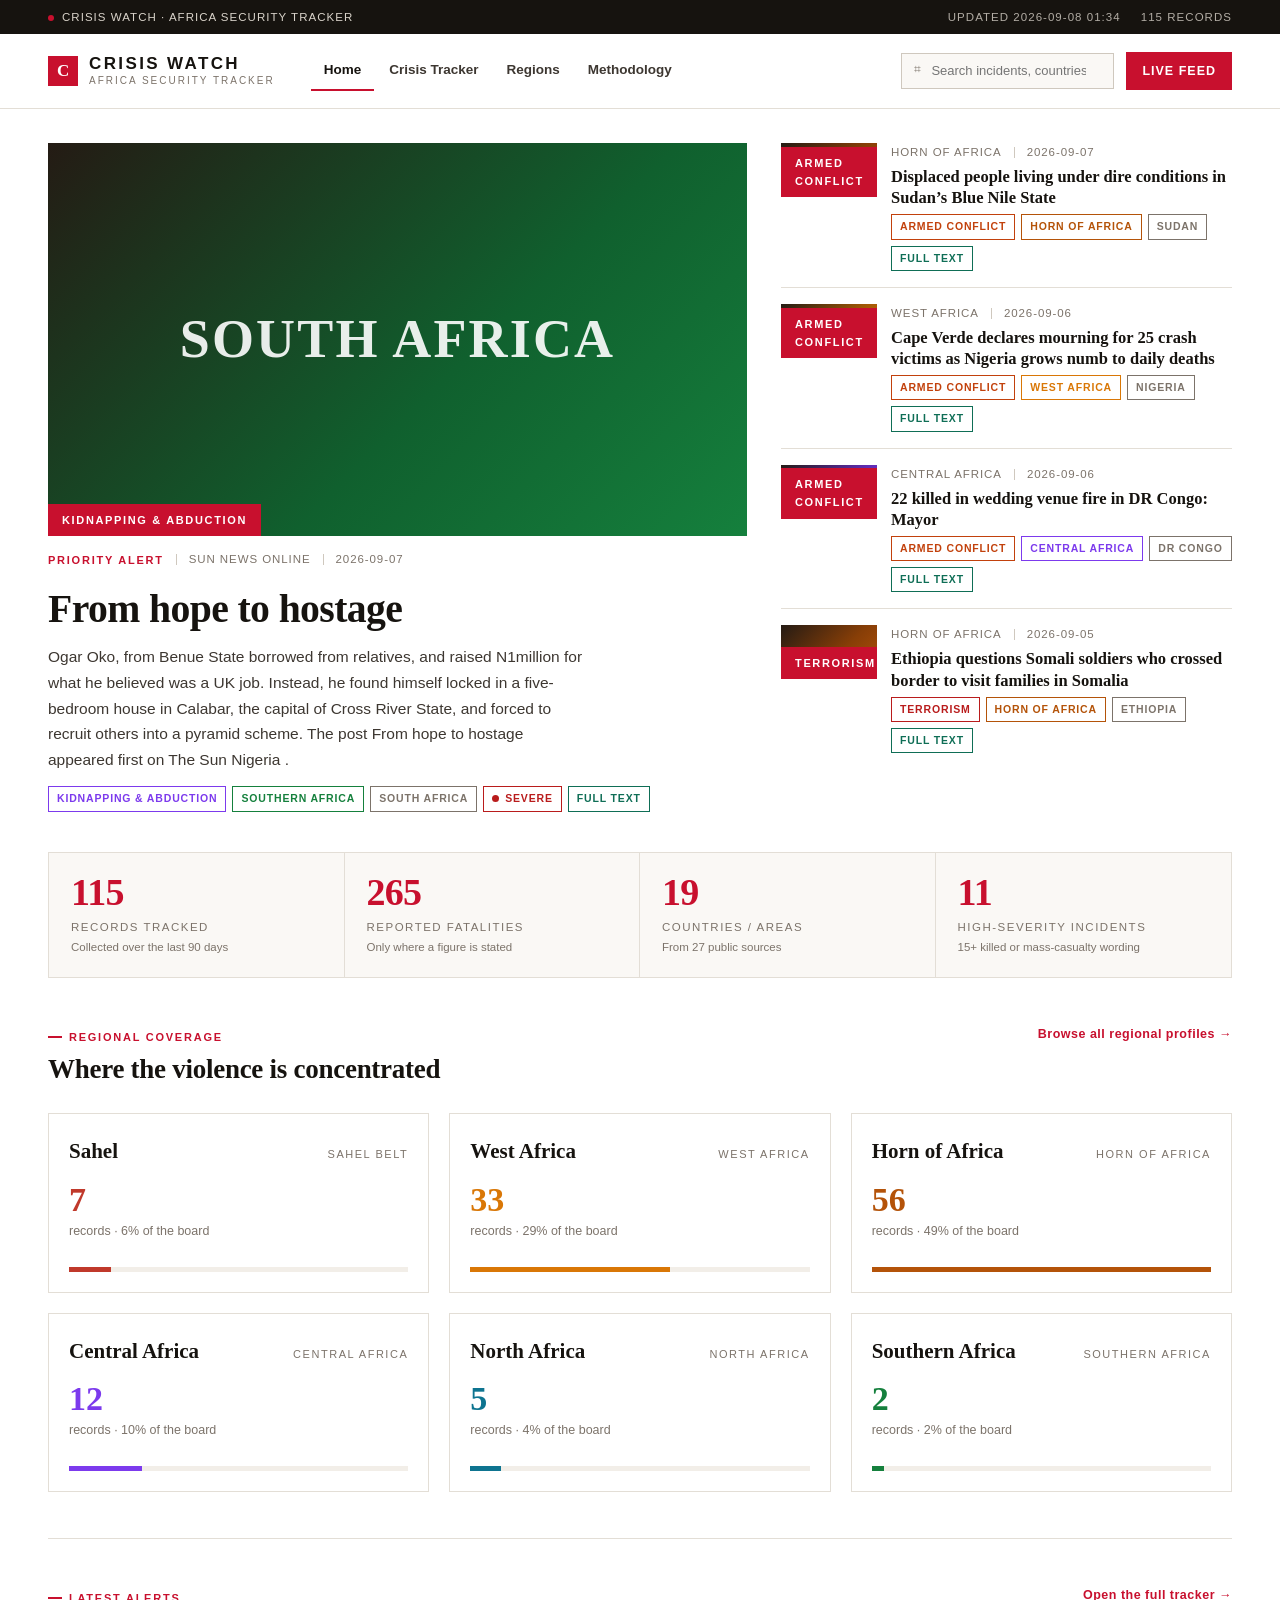
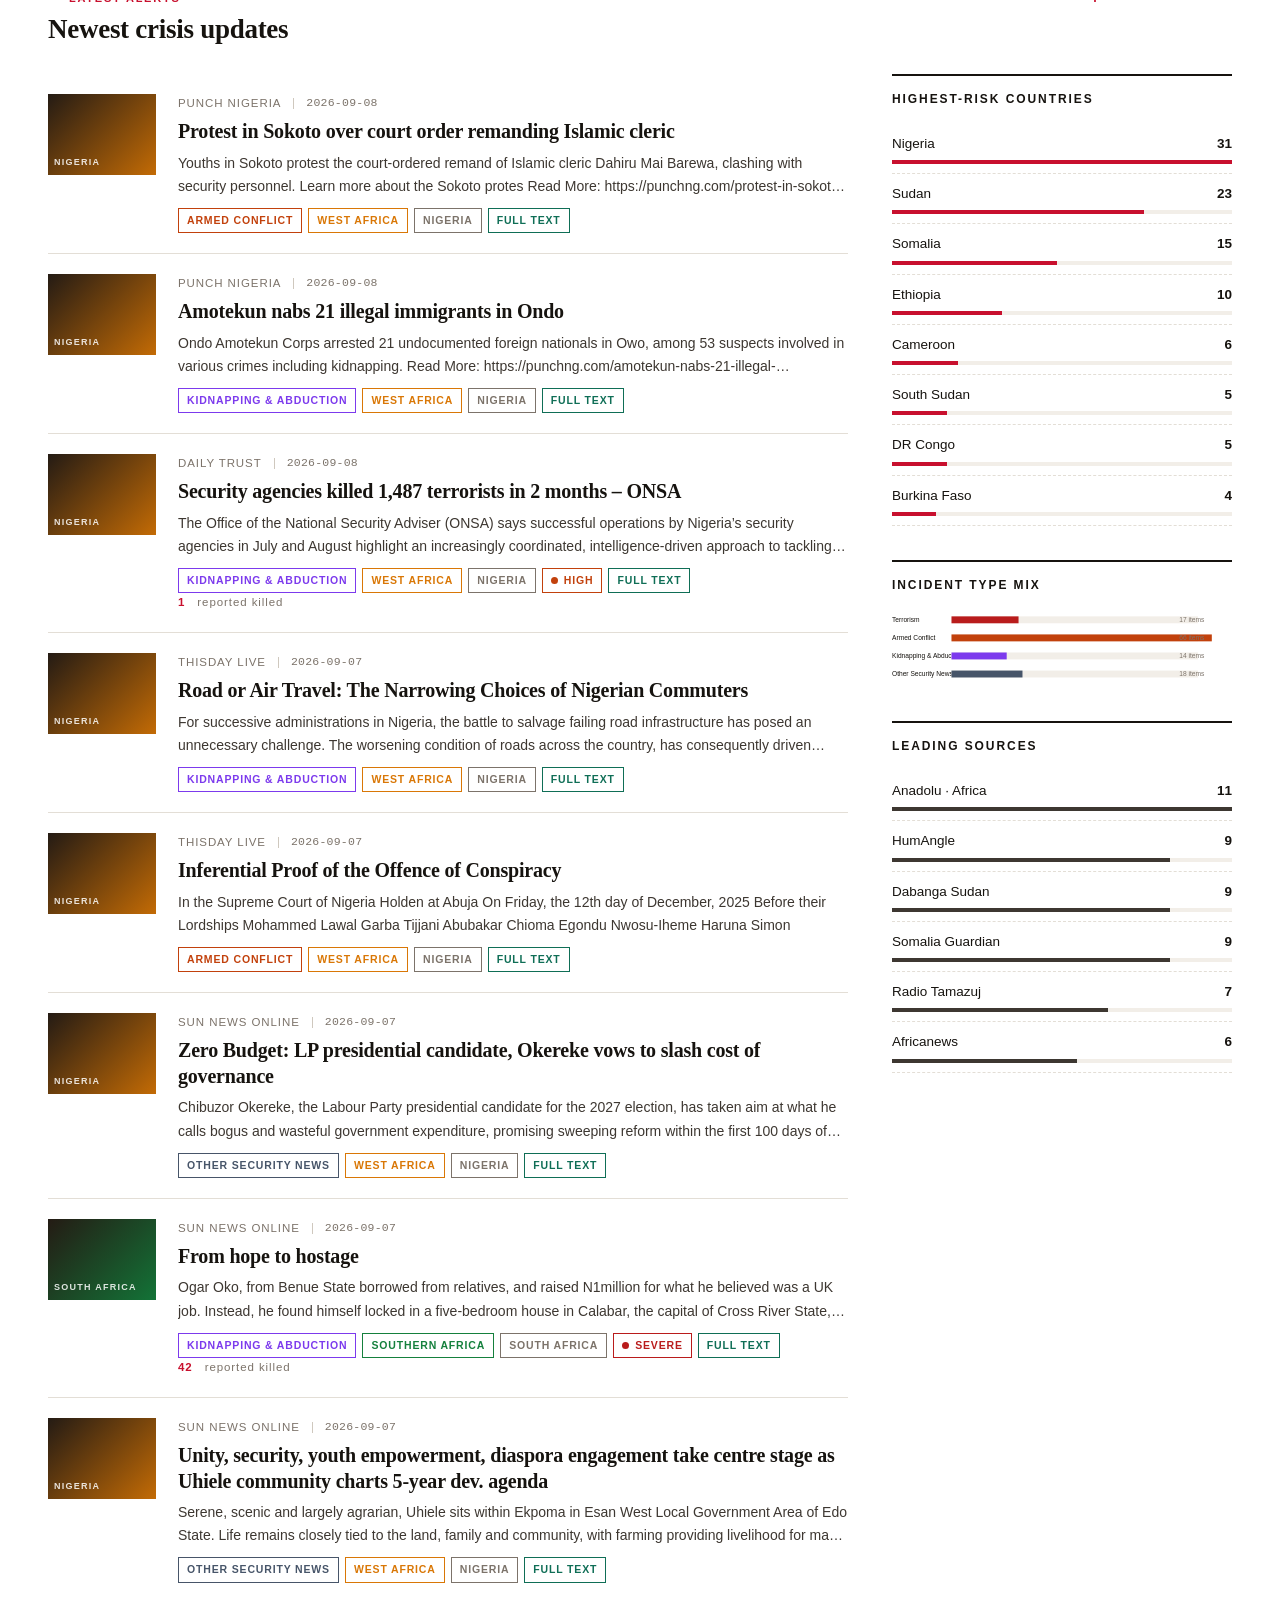
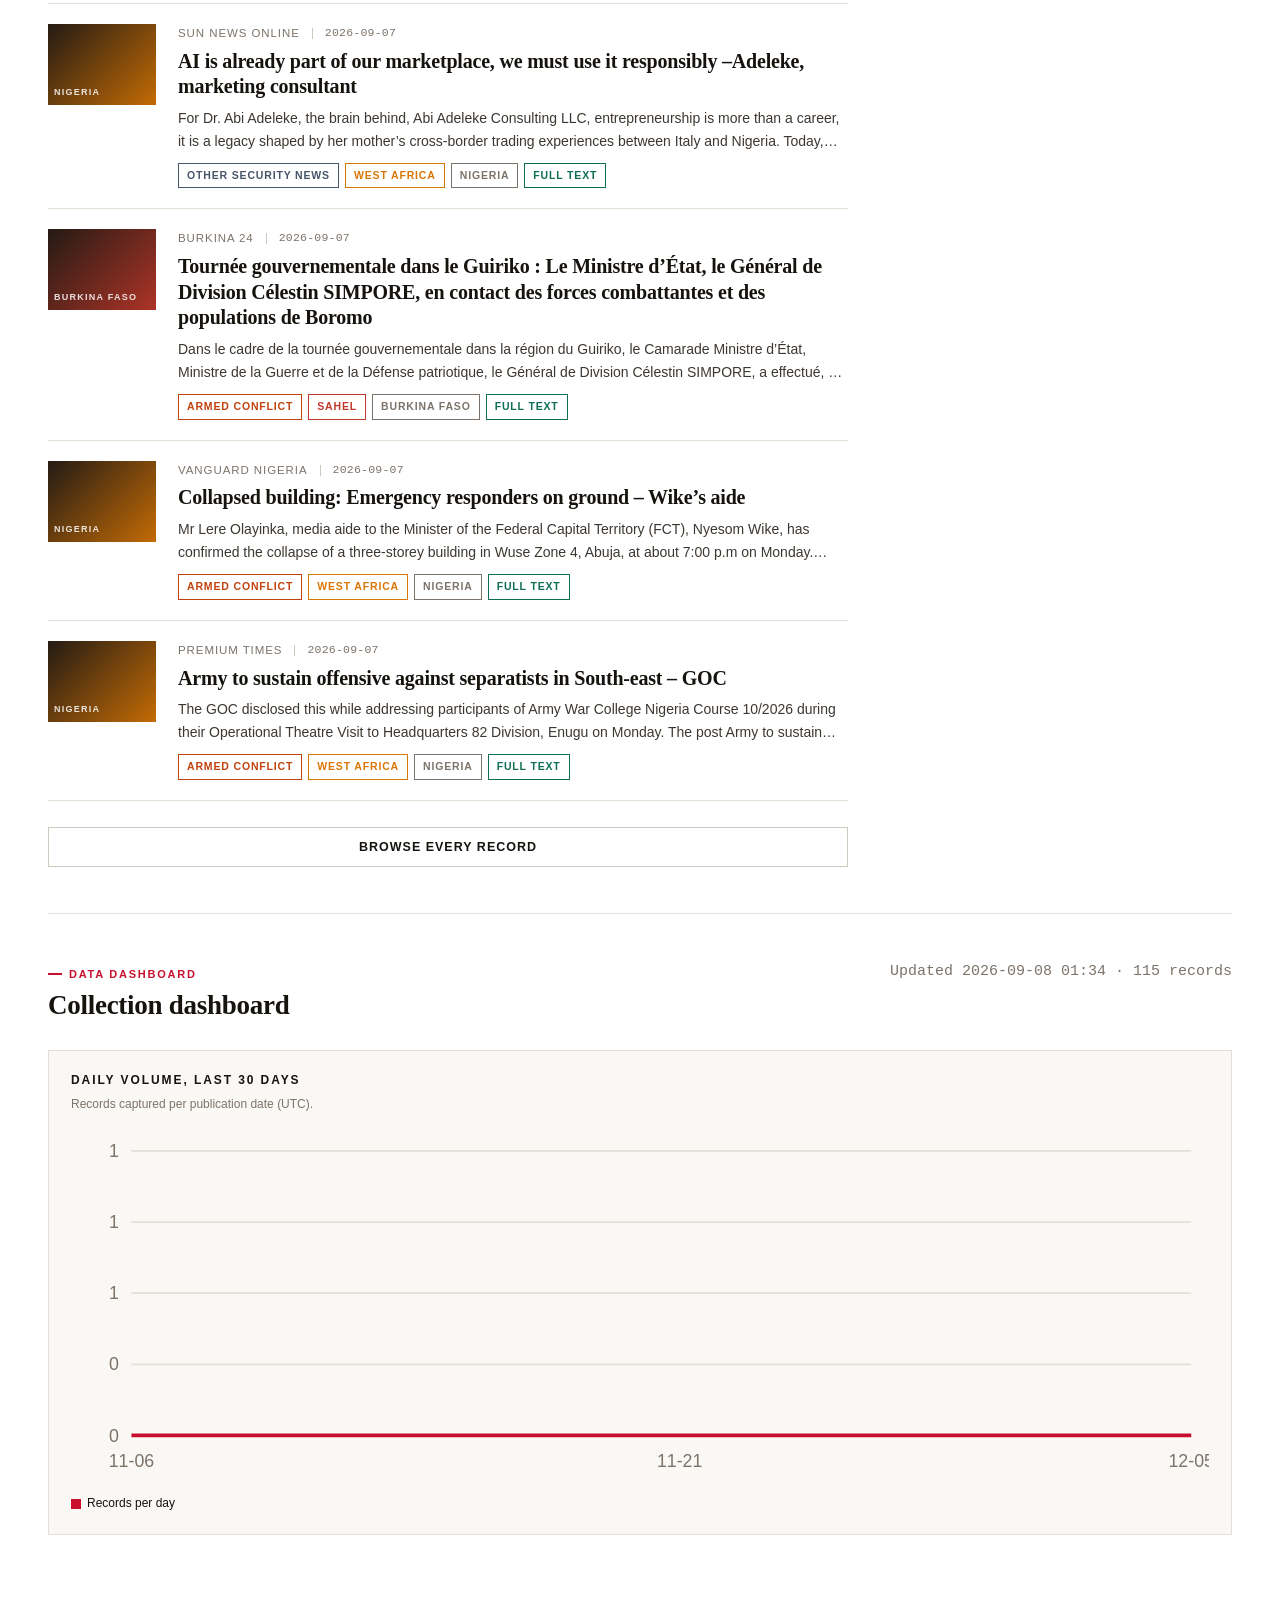
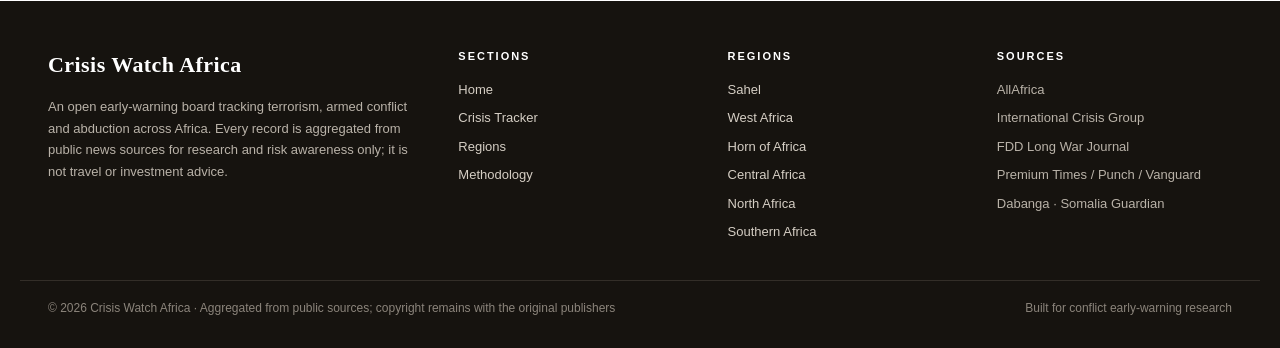
==== index.html @ 82c414ba "initial commit: Africa Crisis Watch" ====
<!DOCTYPE html>
<html lang="en">
<head>
<meta charset="utf-8">
<meta name="viewport" content="width=device-width, initial-scale=1">
<title>Crisis Watch Africa — Tracking Terrorism, Armed Conflict and Abduction in Africa</title>
<meta name="description" content="An open early-warning board tracking terrorism, armed conflict and kidnapping across the Sahel, West Africa, the Horn, Central, North and Southern Africa.">
<link rel="stylesheet" href="assets/css/main.css">
</head>
<body>

<main class="wrap">

  <!-- Hero -->
  <section class="hero" id="hero"></section>

  <!-- Headline numbers -->
  <section class="stats" id="stats"></section>

  <!-- Regional coverage -->
  <section class="section">
    <div class="section-head">
      <div>
        <div class="kicker">Regional Coverage</div>
        <h2>Where the violence is concentrated</h2>
      </div>
      <a class="more" href="regions.html">Browse all regional profiles &rarr;</a>
    </div>
    <div class="region-grid" id="regionGrid"></div>
  </section>

  <!-- Latest + sidebar -->
  <section class="section">
    <div class="section-head">
      <div>
        <div class="kicker">Latest Alerts</div>
        <h2>Newest crisis updates</h2>
      </div>
      <a class="more" href="tracker.html">Open the full tracker &rarr;</a>
    </div>
    <div class="cols">
      <div>
        <ul class="feed" id="latestFeed"></ul>
        <a class="btn btn-ghost loadmore" href="tracker.html" style="text-align:center">Browse every record</a>
      </div>
      <aside>
        <div class="side-block">
          <h4>Highest-risk countries</h4>
          <ul class="rank" id="countryRank"></ul>
        </div>
        <div class="side-block">
          <h4>Incident type mix</h4>
          <div id="catChart"></div>
        </div>
        <div class="side-block">
          <h4>Leading sources</h4>
          <ul class="rank" id="sourceRank"></ul>
        </div>
      </aside>
    </div>
  </section>

  <!-- Dashboard -->
  <section class="section">
    <div class="section-head">
      <div>
        <div class="kicker">Data Dashboard</div>
        <h2>Collection dashboard</h2>
      </div>
      <span class="mono muted" id="dashHint"></span>
    </div>
    <div class="chart-card">
      <h4>Daily volume, last 30 days</h4>
      <div class="hint">Records captured per publication date (UTC).</div>
      <div id="trendChart"></div>
      <div class="legend"><span><i style="background:#c8102e"></i>Records per day</span></div>
    </div>
  </section>

</main>

<script src="data/news.js"></script>
<script src="assets/js/app.js"></script>
<script>
(function () {
  var CW = window.CW, S = CW.STATS, items = CW.ITEMS;

  CW.mountChrome("home");

  /* ---------- Hero ---------- */
  var ranked = items.slice().sort(function (a, b) {
    if (b.severity_score !== a.severity_score) return b.severity_score - a.severity_score;
    return new Date(b.published) - new Date(a.published);
  });
  var feature = ranked[0], side = ranked.slice(1, 5);

  if (feature) {
    document.getElementById("hero").innerHTML =
      '<a class="hero-feature" href="' + CW.itemUrl(feature) + '">' +
      CW.coverHtml(feature, "", feature.country || feature.region) +
      '<div class="meta" style="margin-top:14px"><span class="kicker plain" style="color:#c8102e">Priority Alert</span>' +
      '<i class="sep"></i><span>' + CW.esc(feature.source) + '</span><i class="sep"></i><span>' +
      CW.esc(CW.timeAgo(feature.published)) + '</span></div>' +
      '<h1>' + CW.esc(feature.title) + '</h1>' +
      '<p class="sum">' + CW.esc(feature.summary) + '</p>' +
      CW.tagsHtml(feature, true) + '</a>' +
      '<div class="hero-side">' +
      side.map(function (it) {
        return '<div class="mini"><a href="' + CW.itemUrl(it) + '">' +
          CW.coverHtml(it, "", "").replace('class="cover "', 'class="cover"') + '</a>' +
          '<div><div class="meta" style="margin-bottom:4px"><span>' + CW.esc(it.region) +
          '</span><i class="sep"></i><span>' + CW.esc(CW.timeAgo(it.published)) + '</span></div>' +
          '<h3><a href="' + CW.itemUrl(it) + '">' + CW.esc(it.title) + '</a></h3>' +
          CW.tagsHtml(it, false) + '</div></div>';
      }).join("") + '</div>';
  }

  /* ---------- Headline numbers ---------- */
  var high = items.filter(function (i) { return i.severity_score >= 2; }).length;
  document.getElementById("stats").innerHTML = [
    ["Records tracked", S.total || 0, "Collected over the last 90 days"],
    ["Reported fatalities", S.fatalities || 0, "Only where a figure is stated"],
    ["Countries / areas", S.countries || 0, "From " + (S.sources || 0) + " public sources"],
    ["High-severity incidents", high, "15+ killed or mass-casualty wording"]
  ].map(function (c) {
    return '<div class="stat"><b>' + c[1] + '</b><span>' + c[0] + '</span><small>' + c[2] + '</small></div>';
  }).join("");

  /* ---------- Region cards ---------- */
  var regions = CW.REGION_ORDER.filter(function (r) { return (S.by_region || {})[r]; });
  var rmax = Math.max.apply(null, regions.map(function (r) { return S.by_region[r]; }).concat([1]));
  var REGION_EN = {
    "Sahel": "Sahel belt",
    "West Africa": "West Africa",
    "Horn of Africa": "Horn of Africa",
    "Central Africa": "Central Africa",
    "North Africa": "North Africa",
    "Southern Africa": "Southern Africa"
  };
  document.getElementById("regionGrid").innerHTML = regions.map(function (r) {
    var n = S.by_region[r];
    return '<a class="region-card" href="regions.html?region=' + encodeURIComponent(r) + '">' +
      '<div class="rc-top"><h3>' + r + '</h3><span class="rc-en">' + REGION_EN[r] + '</span></div>' +
      '<div class="rc-num" style="color:' + CW.regionColor(r) + '">' + n + '</div>' +
      '<div class="rc-sub">records &middot; ' + Math.round((n / (S.total || 1)) * 100) + '% of the board</div>' +
      '<div class="rc-bar"><i style="width:' + (n / rmax * 100) + '%;background:' + CW.regionColor(r) + '"></i></div>' +
      '</a>';
  }).join("");

  /* ---------- Latest feed ---------- */
  document.getElementById("latestFeed").innerHTML = CW.feedHtml(items.slice(0, 12));

  /* ---------- Sidebar rankings ---------- */
  var countries = Object.keys(S.by_country || {}).slice(0, 8);
  var cmax = Math.max.apply(null, countries.map(function (c) { return S.by_country[c]; }).concat([1]));
  document.getElementById("countryRank").innerHTML = countries.map(function (c) {
    return '<li><div class="row"><span>' + CW.esc(c) + '</span><b>' + S.by_country[c] + '</b></div>' +
      '<div class="bar"><i style="width:' + (S.by_country[c] / cmax * 100) + '%"></i></div></li>';
  }).join("");

  var srcs = Object.keys(S.by_source || {}).slice(0, 6);
  var smax = Math.max.apply(null, srcs.map(function (c) { return S.by_source[c]; }).concat([1]));
  document.getElementById("sourceRank").innerHTML = srcs.map(function (c) {
    return '<li><div class="row"><span>' + CW.esc(c) + '</span><b>' + S.by_source[c] + '</b></div>' +
      '<div class="bar"><i style="width:' + (S.by_source[c] / smax * 100) + '%;background:#3d3731"></i></div></li>';
  }).join("");

  /* ---------- Charts ---------- */
  document.getElementById("catChart").innerHTML = CW.catBarsSvg();
  document.getElementById("trendChart").innerHTML = CW.trendSvg(30);
  document.getElementById("dashHint").textContent =
    "Updated " + CW.fmtDateTime(S.updated_at) + " · " + (S.total || 0) + " records";
})();
</script>
</body>
</html>
---- assets/css/main.css ----
/* ==========================================================================
   Africa Crisis Watch - design system
   Modelled on International Crisis Group: red accent, serif headlines,
   hairline rules, strong hierarchy. System fonts only, no external requests.
   ========================================================================== */

:root {
  --red: #c8102e;
  --red-dark: #9b0c24;
  --red-soft: #fdecee;
  --ink: #16130f;
  --ink-2: #3d3731;
  --muted: #7c736a;
  --line: #e3ded6;
  --line-2: #cfc8be;
  --paper: #ffffff;
  --paper-2: #faf8f5;
  --paper-3: #f2eee8;

  --font-serif: Georgia, "Times New Roman", "Songti SC", "Noto Serif CJK SC", serif;
  --font-sans: -apple-system, BlinkMacSystemFont, "Segoe UI", "PingFang SC",
    "Hiragino Sans GB", "Microsoft YaHei", "Source Han Sans SC", sans-serif;
  --font-mono: "SFMono-Regular", Consolas, "Liberation Mono", Menlo, monospace;

  --maxw: 1240px;
  --shadow: 0 1px 2px rgba(20, 16, 12, 0.04), 0 8px 24px rgba(20, 16, 12, 0.06);
}

* { box-sizing: border-box; }

html { -webkit-text-size-adjust: 100%; }

body {
  margin: 0;
  background: var(--paper);
  color: var(--ink);
  font-family: var(--font-sans);
  font-size: 15px;
  line-height: 1.65;
  -webkit-font-smoothing: antialiased;
}

a { color: inherit; text-decoration: none; }
img { max-width: 100%; display: block; }
button { font: inherit; color: inherit; }

.wrap {
  width: 100%;
  max-width: var(--maxw);
  margin: 0 auto;
  padding: 0 28px;
}

/* --------------------------------------------------------- top notice bar */
.topbar {
  background: var(--ink);
  color: #d9d3ca;
  font-size: 11.5px;
  letter-spacing: 0.09em;
  text-transform: uppercase;
}
.topbar .wrap {
  display: flex;
  align-items: center;
  justify-content: space-between;
  gap: 16px;
  height: 34px;
}
.topbar .dot {
  display: inline-block;
  width: 6px; height: 6px;
  border-radius: 50%;
  background: var(--red);
  margin-right: 8px;
  animation: pulse 2.4s ease-in-out infinite;
}
@keyframes pulse { 0%,100% { opacity: 1; } 50% { opacity: 0.25; } }
.topbar-right { display: flex; gap: 20px; opacity: 0.8; }

/* --------------------------------------------------------- masthead */
.masthead {
  background: var(--paper);
  border-bottom: 1px solid var(--line);
  position: sticky;
  top: 0;
  z-index: 60;
}
.masthead .wrap {
  display: flex;
  align-items: center;
  gap: 28px;
  height: 74px;
}
.logo { display: flex; align-items: center; gap: 11px; flex-shrink: 0; }
.logo-mark {
  width: 30px; height: 30px;
  background: var(--red);
  color: #fff;
  display: grid; place-items: center;
  font-family: var(--font-serif);
  font-weight: 700;
  font-size: 17px;
  letter-spacing: -0.02em;
}
.logo-text { line-height: 1.05; }
.logo-text b {
  display: block;
  font-size: 17px;
  letter-spacing: 0.14em;
  font-weight: 800;
}
.logo-text span {
  display: block;
  font-size: 10px;
  letter-spacing: 0.2em;
  color: var(--muted);
  text-transform: uppercase;
  margin-top: 3px;
}

.nav { display: flex; gap: 2px; margin-left: 8px; }
.nav a {
  padding: 8px 13px;
  font-size: 13.5px;
  font-weight: 600;
  color: var(--ink-2);
  border-bottom: 2px solid transparent;
  white-space: nowrap;
}
.nav a:hover { color: var(--red); }
.nav a.active { color: var(--ink); border-bottom-color: var(--red); }

.mast-right { margin-left: auto; display: flex; align-items: center; gap: 12px; }
.searchbox {
  display: flex; align-items: center; gap: 8px;
  border: 1px solid var(--line-2);
  padding: 7px 12px;
  background: var(--paper-2);
  min-width: 210px;
}
.searchbox:focus-within { border-color: var(--ink); background: #fff; }
.searchbox input {
  border: 0; outline: 0; background: transparent;
  font-size: 13px; width: 100%; color: var(--ink);
}
.btn {
  background: var(--red);
  color: #fff;
  border: 0;
  padding: 9px 16px;
  font-size: 12.5px;
  font-weight: 700;
  letter-spacing: 0.08em;
  text-transform: uppercase;
  cursor: pointer;
  white-space: nowrap;
}
.btn:hover { background: var(--red-dark); }
.btn-ghost {
  background: transparent; color: var(--ink);
  border: 1px solid var(--line-2);
}
.btn-ghost:hover { border-color: var(--ink); background: var(--paper-2); }

/* --------------------------------------------------------- typography */
.kicker {
  font-size: 11px;
  font-weight: 800;
  letter-spacing: 0.16em;
  text-transform: uppercase;
  color: var(--red);
  display: flex; align-items: center; gap: 7px;
}
.kicker::before {
  content: ""; width: 14px; height: 2px; background: var(--red); flex: none;
}
.kicker.plain::before { display: none; }

.section { padding: 46px 0; }
.section + .section { border-top: 1px solid var(--line); }
.section-head {
  display: flex; align-items: baseline; justify-content: space-between;
  gap: 20px; margin-bottom: 22px; flex-wrap: wrap;
}
.section-head h2 {
  font-family: var(--font-serif);
  font-size: 27px;
  font-weight: 700;
  margin: 0;
  letter-spacing: -0.01em;
}
.section-head .more { font-size: 12.5px; font-weight: 700; color: var(--red); letter-spacing: 0.04em; }
.section-head .more:hover { text-decoration: underline; }

.rule { height: 1px; background: var(--line); }

/* --------------------------------------------------------- homepage hero */
.hero {
  display: grid;
  grid-template-columns: 1.55fr 1fr;
  gap: 34px;
  padding: 34px 0 40px;
}
.hero-feature { display: block; }
.cover {
  position: relative;
  width: 100%;
  aspect-ratio: 16 / 9;
  overflow: hidden;
  background: linear-gradient(135deg, #2b2119, #57402f 55%, #8c2323);
  display: grid;
  place-items: center;
}
.cover img {
  position: absolute; inset: 0;
  width: 100%; height: 100%; object-fit: cover;
}
.cover .cover-word {
  position: relative;
  font-family: var(--font-serif);
  font-size: clamp(26px, 4.4vw, 54px);
  font-weight: 700;
  color: rgba(255, 255, 255, 0.9);
  letter-spacing: 0.04em;
  text-shadow: 0 2px 18px rgba(0, 0, 0, 0.35);
  padding: 0 24px;
  text-align: center;
  mix-blend-mode: screen;
}
.cover .cover-tag {
  position: absolute; left: 0; bottom: 0;
  background: var(--red); color: #fff;
  font-size: 11px; font-weight: 800; letter-spacing: 0.15em;
  text-transform: uppercase; padding: 7px 14px;
}
.cover.sm { aspect-ratio: 16 / 10; }

.hero-feature h1 {
  font-family: var(--font-serif);
  font-size: clamp(28px, 3.1vw, 42px);
  line-height: 1.14;
  margin: 18px 0 12px;
  font-weight: 700;
  letter-spacing: -0.015em;
}
.hero-feature h1 a:hover { color: var(--red); }
.hero-feature p.sum {
  color: var(--ink-2);
  font-size: 15.5px;
  margin: 0 0 14px;
  max-width: 62ch;
}

.meta {
  display: flex; align-items: center; gap: 12px;
  flex-wrap: wrap;
  font-size: 11.5px; letter-spacing: 0.08em; text-transform: uppercase;
  color: var(--muted);
}
.meta .sep { width: 1px; height: 11px; background: var(--line-2); }

.hero-side { display: flex; flex-direction: column; gap: 0; }
.hero-side .mini {
  display: grid;
  grid-template-columns: 96px 1fr;
  gap: 14px;
  padding: 16px 0;
  border-top: 1px solid var(--line);
}
.hero-side .mini:first-child { border-top: 0; padding-top: 0; }
.hero-side .mini h3 {
  margin: 4px 0 6px;
  font-family: var(--font-serif);
  font-size: 16.5px;
  line-height: 1.28;
  font-weight: 700;
}
.hero-side .mini h3 a:hover { color: var(--red); }

/* --------------------------------------------------------- headline figures */
.stats {
  display: grid;
  grid-template-columns: repeat(4, 1fr);
  border: 1px solid var(--line);
  background: var(--paper-2);
}
.stat { padding: 20px 22px; border-right: 1px solid var(--line); }
.stat:last-child { border-right: 0; }
.stat b {
  display: block;
  font-family: var(--font-serif);
  font-size: 38px;
  line-height: 1;
  font-weight: 700;
  color: var(--red);
  letter-spacing: -0.02em;
}
.stat span {
  display: block; margin-top: 7px;
  font-size: 11.5px; letter-spacing: 0.13em; text-transform: uppercase; color: var(--muted);
}
.stat small { display: block; margin-top: 2px; font-size: 11.5px; color: var(--muted); }

/* --------------------------------------------------------- tags */
.tags { display: flex; gap: 6px; flex-wrap: wrap; }
.tag {
  font-size: 10.5px;
  font-weight: 700;
  letter-spacing: 0.08em;
  text-transform: uppercase;
  padding: 3px 8px;
  border: 1px solid currentColor;
  white-space: nowrap;
}
.tag.solid { color: #fff; border-color: transparent; }
.dot-sev {
  display: inline-block; width: 7px; height: 7px; border-radius: 50%; margin-right: 6px;
}

/* --------------------------------------------------------- feed list */
.toolbar {
  display: flex; align-items: center; gap: 10px; flex-wrap: wrap;
  padding: 14px 0 18px;
  border-bottom: 1px solid var(--line);
  margin-bottom: 6px;
}
.chip {
  border: 1px solid var(--line-2);
  background: #fff;
  padding: 6px 13px;
  font-size: 12.5px;
  font-weight: 600;
  cursor: pointer;
  color: var(--ink-2);
  border-radius: 999px;
}
.chip:hover { border-color: var(--ink); }
.chip.on { background: var(--ink); color: #fff; border-color: var(--ink); }
.chip .n { opacity: 0.55; margin-left: 5px; font-size: 11px; }

.feed { list-style: none; margin: 0; padding: 0; }
.feed > li {
  display: grid;
  grid-template-columns: 108px 1fr;
  gap: 22px;
  padding: 20px 0;
  border-bottom: 1px solid var(--line);
  align-items: start;
}
.feed .thumb {
  aspect-ratio: 4 / 3;
  overflow: hidden;
  position: relative;
  background: var(--paper-3);
}
.feed h3 {
  margin: 0 0 7px;
  font-family: var(--font-serif);
  font-size: 20px;
  line-height: 1.28;
  font-weight: 700;
  letter-spacing: -0.01em;
}
.feed h3 a:hover { color: var(--red); }
.feed p {
  margin: 0 0 10px;
  color: var(--ink-2);
  font-size: 14px;
  display: -webkit-box;
  -webkit-line-clamp: 2;
  -webkit-box-orient: vertical;
  overflow: hidden;
}
.feed .when {
  font-family: var(--font-mono);
  font-size: 11.5px;
  color: var(--muted);
  letter-spacing: 0.02em;
}
.feed .fat {
  color: var(--red);
  font-weight: 700;
}

.empty {
  padding: 60px 0; text-align: center; color: var(--muted);
  font-family: var(--font-serif); font-size: 17px;
}

/* --------------------------------------------------------- two-column layout */
.cols { display: grid; grid-template-columns: 1fr 340px; gap: 44px; }
.side-block { border-top: 2px solid var(--ink); padding-top: 14px; margin-bottom: 34px; }
.side-block h4 {
  margin: 0 0 14px;
  font-size: 12px; letter-spacing: 0.16em; text-transform: uppercase;
}
.rank { list-style: none; margin: 0; padding: 0; }
.rank li { padding: 9px 0; border-bottom: 1px dashed var(--line); }
.rank .row { display: flex; justify-content: space-between; font-size: 13.5px; margin-bottom: 5px; }
.rank .row b { font-weight: 700; }
.rank .bar { height: 4px; background: var(--paper-3); }
.rank .bar i { display: block; height: 100%; background: var(--red); }

/* --------------------------------------------------------- region cards */
.region-grid {
  display: grid;
  grid-template-columns: repeat(3, 1fr);
  gap: 20px;
}
.region-card {
  border: 1px solid var(--line);
  padding: 20px;
  background: #fff;
  transition: box-shadow 0.15s, transform 0.15s;
  display: block;
}
.region-card:hover { box-shadow: var(--shadow); transform: translateY(-2px); }
.region-card .rc-top { display: flex; justify-content: space-between; align-items: baseline; }
.region-card h3 {
  margin: 0;
  font-family: var(--font-serif);
  font-size: 21px;
  font-weight: 700;
}
.region-card .rc-en {
  font-size: 11px; letter-spacing: 0.14em; text-transform: uppercase; color: var(--muted);
}
.region-card .rc-num {
  font-family: var(--font-serif); font-size: 34px; font-weight: 700; line-height: 1;
  margin: 14px 0 4px;
}
.region-card .rc-sub { font-size: 12.5px; color: var(--muted); min-height: 34px; }
.region-card .rc-bar { height: 5px; background: var(--paper-3); margin-top: 12px; }
.region-card .rc-bar i { display: block; height: 100%; }

/* --------------------------------------------------------- charts */
.chart-card {
  border: 1px solid var(--line);
  padding: 20px 22px;
  background: var(--paper-2);
}
.chart-card h4 {
  margin: 0 0 4px; font-size: 12px; letter-spacing: 0.16em; text-transform: uppercase;
}
.chart-card .hint { font-size: 12px; color: var(--muted); margin-bottom: 12px; }
.legend { display: flex; gap: 16px; flex-wrap: wrap; margin-top: 12px; font-size: 12px; }
.legend span { display: flex; align-items: center; gap: 6px; }
.legend i { width: 10px; height: 10px; display: inline-block; }

/* --------------------------------------------------------- article page */
.article { max-width: 780px; margin: 0 auto; padding: 40px 0 60px; }
.article h1 {
  font-family: var(--font-serif);
  font-size: clamp(28px, 3.4vw, 44px);
  line-height: 1.14;
  margin: 16px 0 16px;
  font-weight: 700;
  letter-spacing: -0.015em;
}
.article .lede {
  font-family: var(--font-serif);
  font-size: 19px;
  line-height: 1.62;
  color: var(--ink-2);
  border-left: 3px solid var(--red);
  padding-left: 18px;
  margin: 0 0 26px;
}
.article .article-body {
  font-family: var(--font-serif);
  font-size: 17px;
  line-height: 1.78;
  color: #2b2621;
  margin: 0 0 26px;
}
.article .article-body p { margin: 0 0 17px; }
.article .body-head {
  display: flex; align-items: baseline; justify-content: space-between;
  border-top: 2px solid var(--ink); padding-top: 12px; margin: 30px 0 16px;
}
.article .body-head h4 {
  margin: 0; font-size: 12px; letter-spacing: 0.16em; text-transform: uppercase;
}
.article .body-head span { font-size: 12px; color: var(--muted); }
.factbox {
  border: 1px solid var(--line);
  background: var(--paper-2);
  padding: 18px 20px;
  margin: 26px 0;
}
.factbox h5 {
  margin: 0 0 12px; font-size: 11.5px; letter-spacing: 0.16em; text-transform: uppercase; color: var(--red);
}
.factbox dl { display: grid; grid-template-columns: 96px 1fr; gap: 8px 16px; margin: 0; font-size: 13.5px; }
.factbox dt { color: var(--muted); }
.factbox dd { margin: 0; }

/* --------------------------------------------------------- about page */
.prose { max-width: 760px; }
.prose h3 {
  font-family: var(--font-serif); font-size: 21px; margin: 30px 0 10px; font-weight: 700;
}
.prose p { color: var(--ink-2); }
.prose ul { color: var(--ink-2); padding-left: 20px; }
.prose li { margin-bottom: 6px; }
table.src { width: 100%; border-collapse: collapse; font-size: 13.5px; margin-top: 10px; }
table.src th, table.src td { border-bottom: 1px solid var(--line); padding: 9px 10px; text-align: left; }
table.src th { font-size: 11px; letter-spacing: 0.12em; text-transform: uppercase; color: var(--muted); }
table.src td.num { font-family: var(--font-mono); text-align: right; }

/* --------------------------------------------------------- footer */
.footer {
  background: var(--ink);
  color: #b9b2a8;
  margin-top: 20px;
  padding: 46px 0 30px;
  font-size: 13px;
}
.footer .wrap { display: grid; grid-template-columns: 1.6fr 1fr 1fr 1fr; gap: 34px; }
.footer h5 {
  color: #fff; margin: 0 0 14px;
  font-size: 11px; letter-spacing: 0.18em; text-transform: uppercase;
}
.footer a { color: #d5cec4; }
.footer a:hover { color: #fff; text-decoration: underline; }
.footer ul { list-style: none; margin: 0; padding: 0; }
.footer li { margin-bottom: 7px; }
.footer .brand {
  font-family: var(--font-serif); font-size: 22px; color: #fff; font-weight: 700;
  letter-spacing: 0.02em; margin-bottom: 10px;
}
.footer .fine {
  border-top: 1px solid #332e28; margin-top: 30px; padding-top: 18px;
  font-size: 12px; color: #8b847b;
  display: flex; justify-content: space-between; gap: 20px; flex-wrap: wrap;
}

/* --------------------------------------------------------- responsive */
@media (max-width: 1080px) {
  .hero { grid-template-columns: 1fr; }
  .cols { grid-template-columns: 1fr; }
  .region-grid { grid-template-columns: repeat(2, 1fr); }
  .footer .wrap { grid-template-columns: 1fr 1fr; }
}
@media (max-width: 760px) {
  .wrap { padding: 0 16px; }
  .masthead .wrap { height: auto; flex-wrap: wrap; padding-top: 12px; padding-bottom: 12px; gap: 12px; }
  .nav { margin-left: 0; overflow-x: auto; width: 100%; }
  .mast-right { margin-left: 0; width: 100%; }
  .searchbox { flex: 1; min-width: 0; }
  .stats { grid-template-columns: 1fr 1fr; }
  .stat { border-bottom: 1px solid var(--line); }
  .region-grid { grid-template-columns: 1fr; }
  .feed > li { grid-template-columns: 1fr; gap: 12px; }
  .feed .thumb { width: 100%; aspect-ratio: 16/9; }
  .footer .wrap { grid-template-columns: 1fr; }
}

/* --------------------------------------------------------- utilities */
.mono { font-family: var(--font-mono); }
.muted { color: var(--muted); }
.nowrap { white-space: nowrap; }
.loadmore { display: block; width: 100%; margin: 26px 0 0; }
.sr { position: absolute; width: 1px; height: 1px; overflow: hidden; clip: rect(0 0 0 0); }
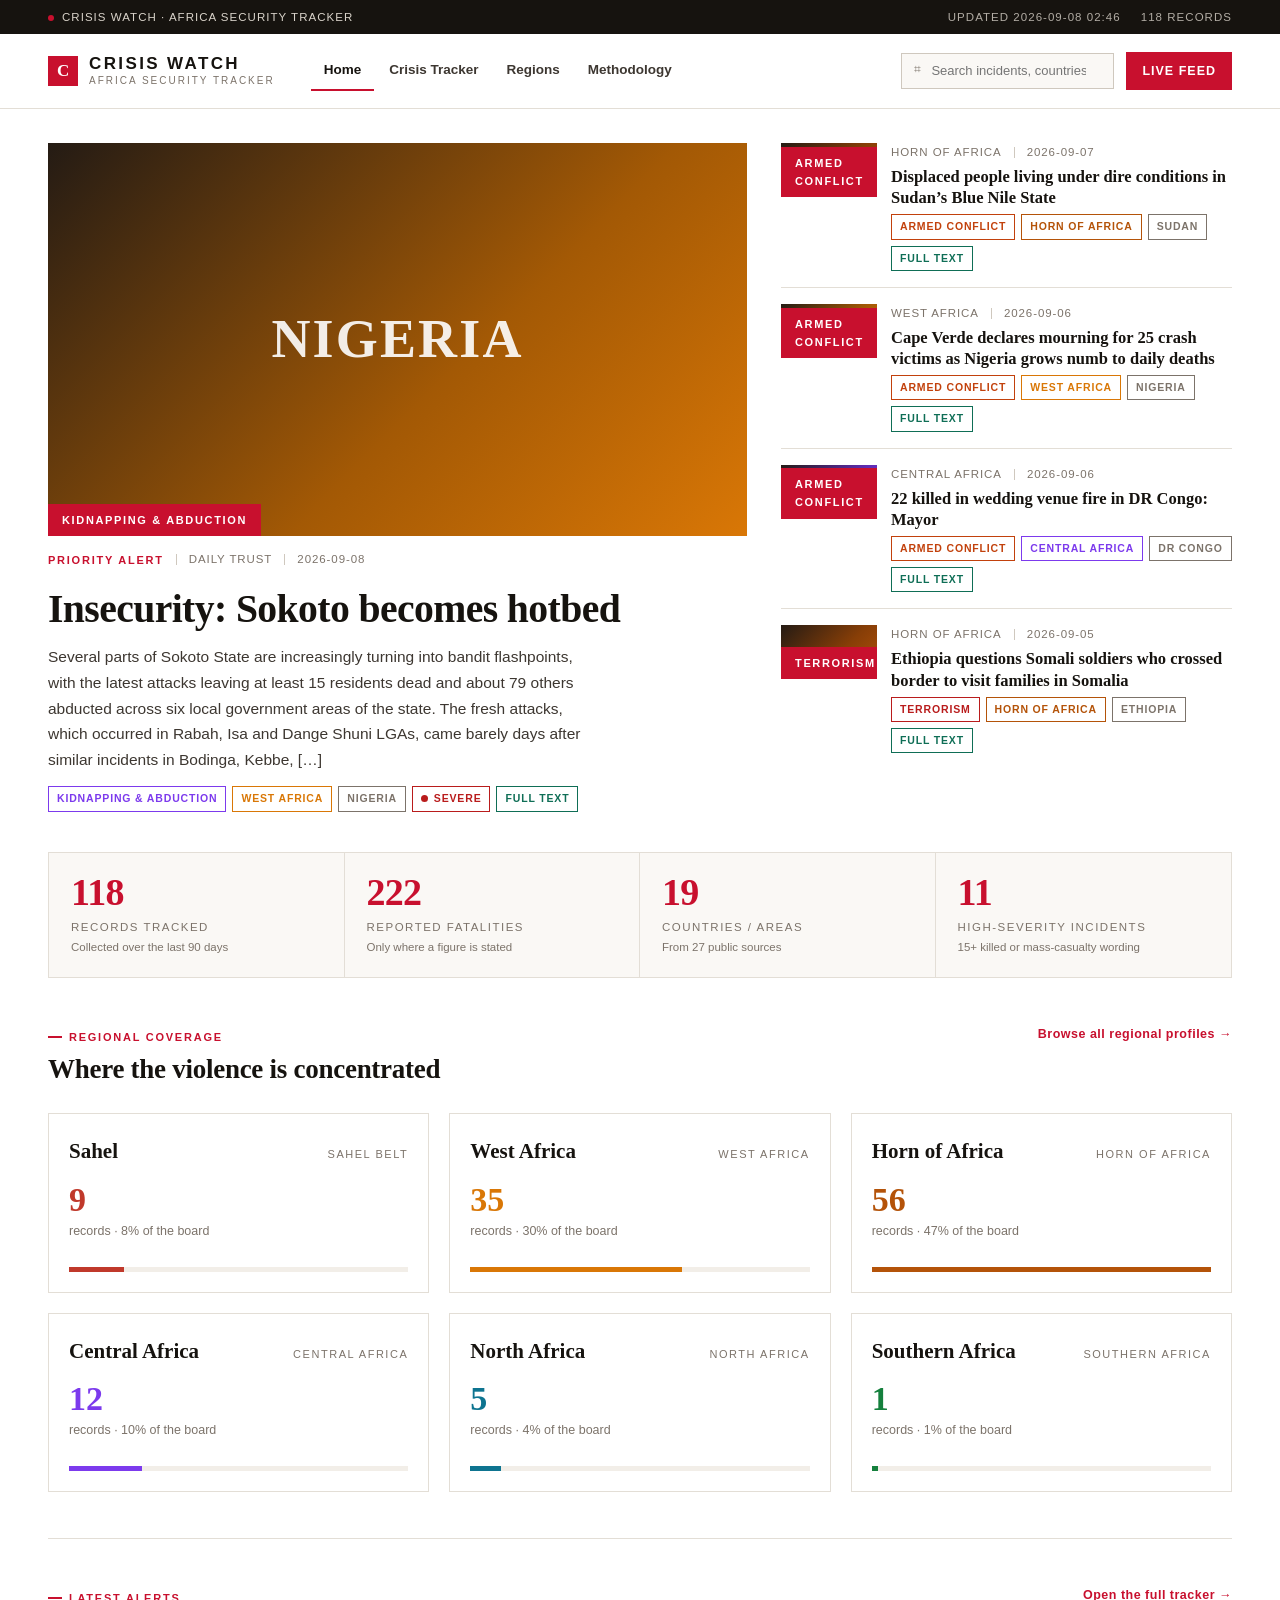
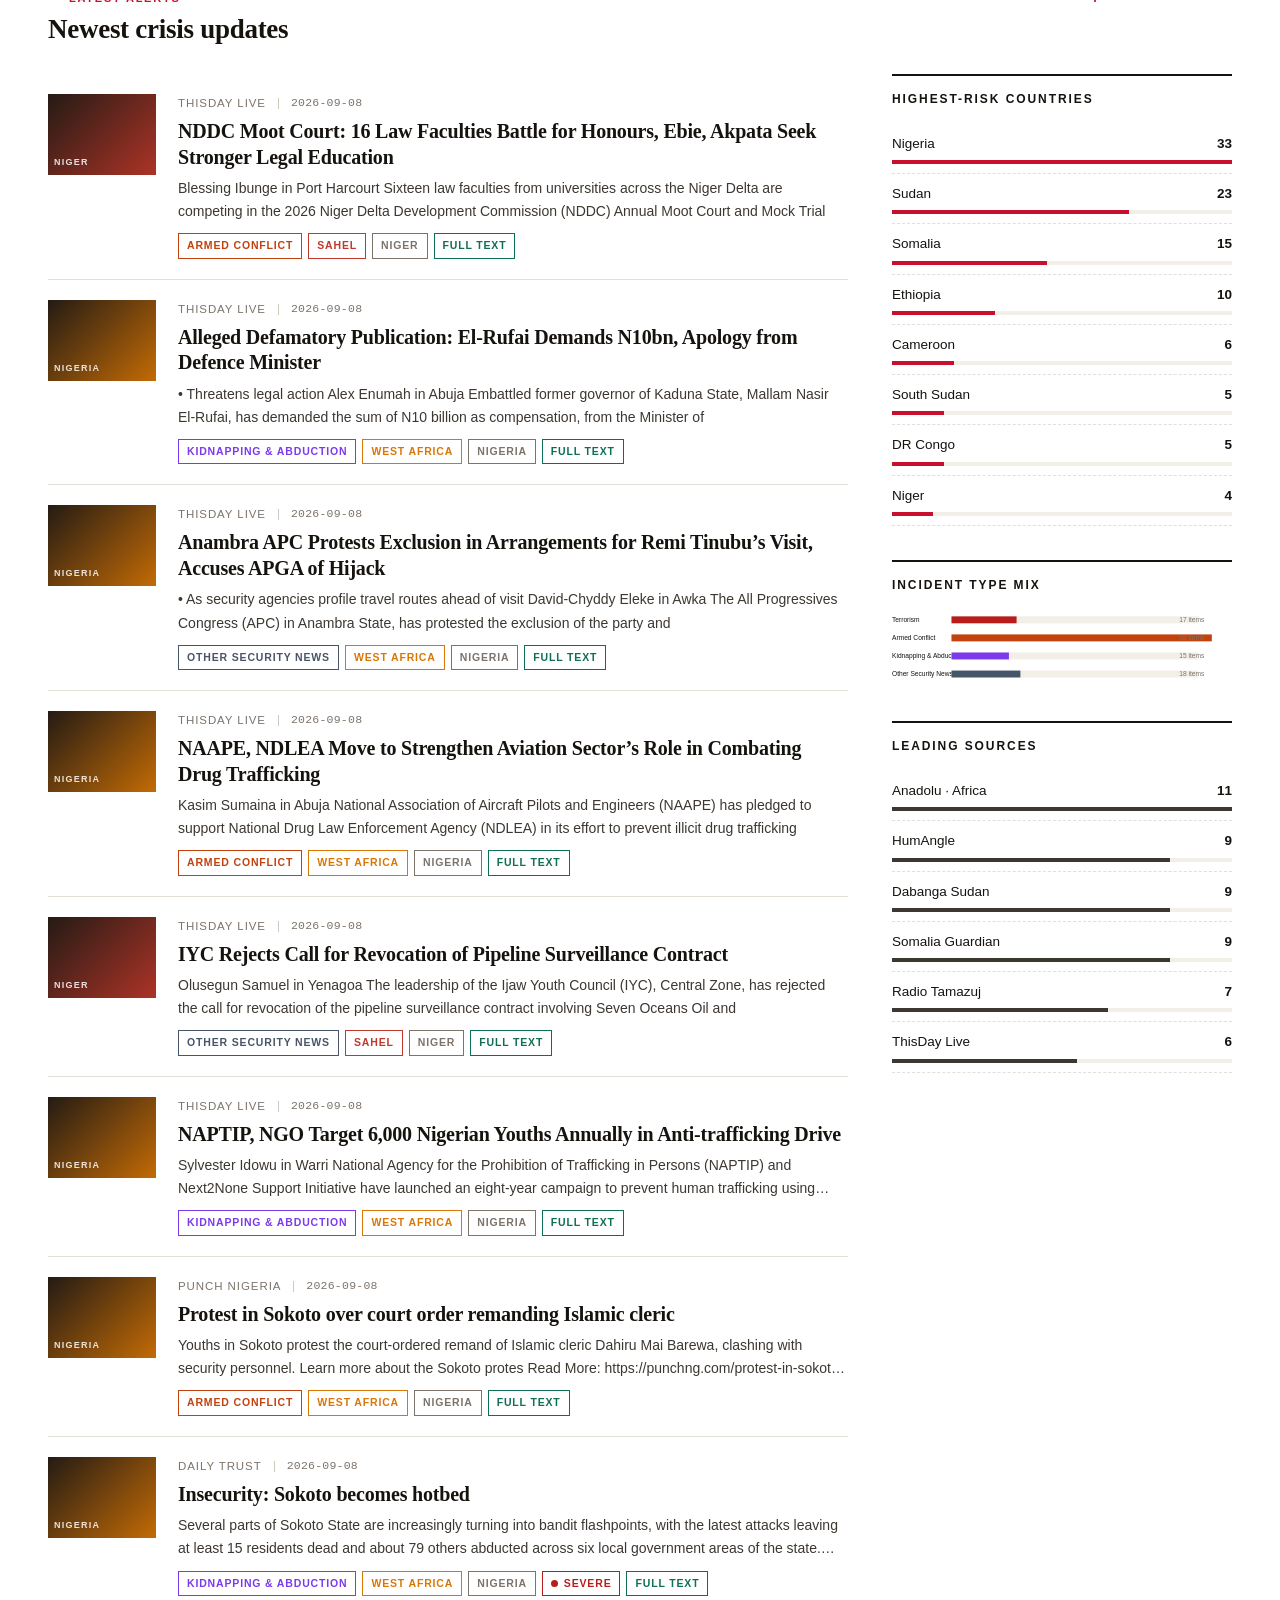
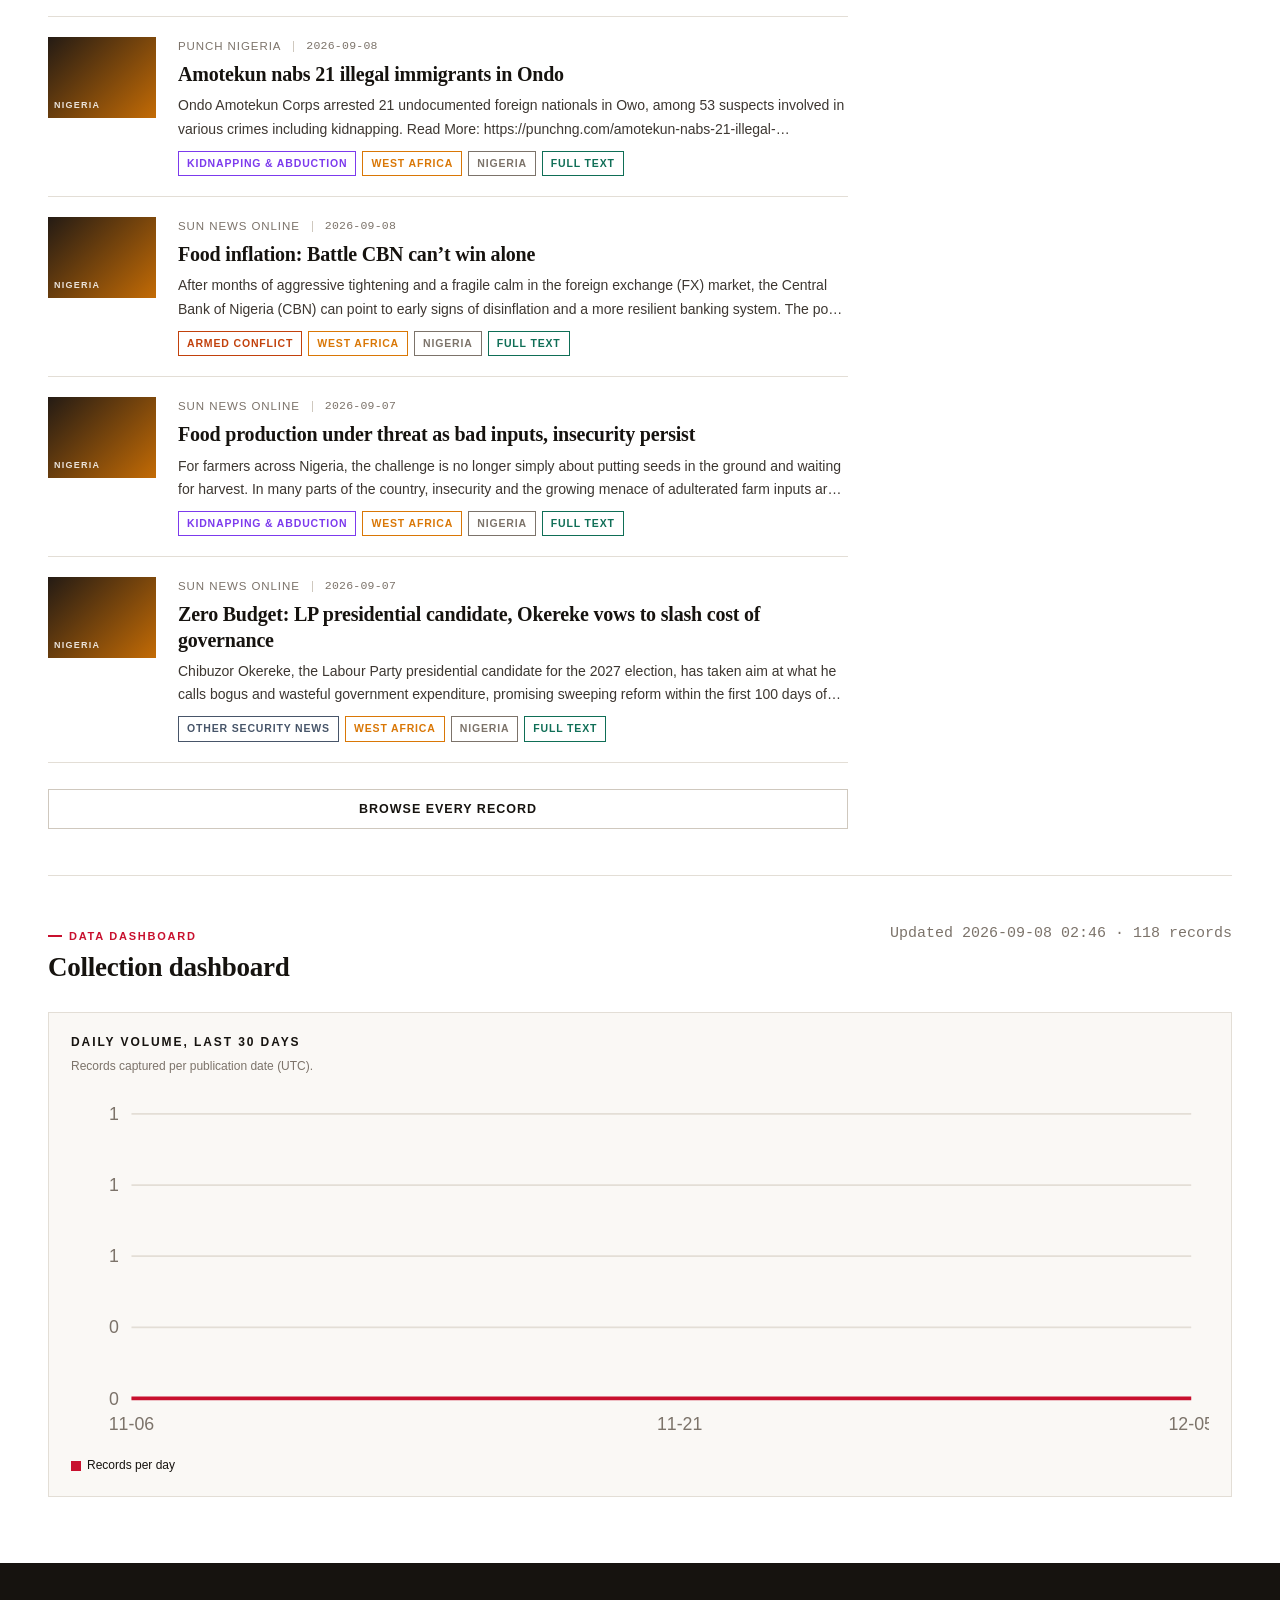
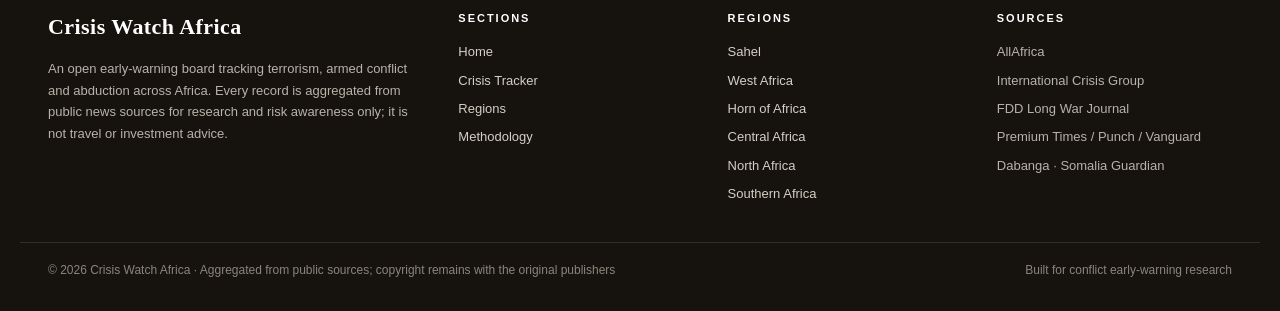
==== commit cbc05abc: "bust the browser cache for data/news.js every hour" ====
--- a/index.html
+++ b/index.html
@@ -79,7 +79,7 @@
 
 </main>
 
-<script src="data/news.js"></script>
+<script>document.write('<script src="data/news.js?v=' + Math.floor(Date.now()/36e5) + '"><\/script>');</script>
 <script src="assets/js/app.js"></script>
 <script>
 (function () {
